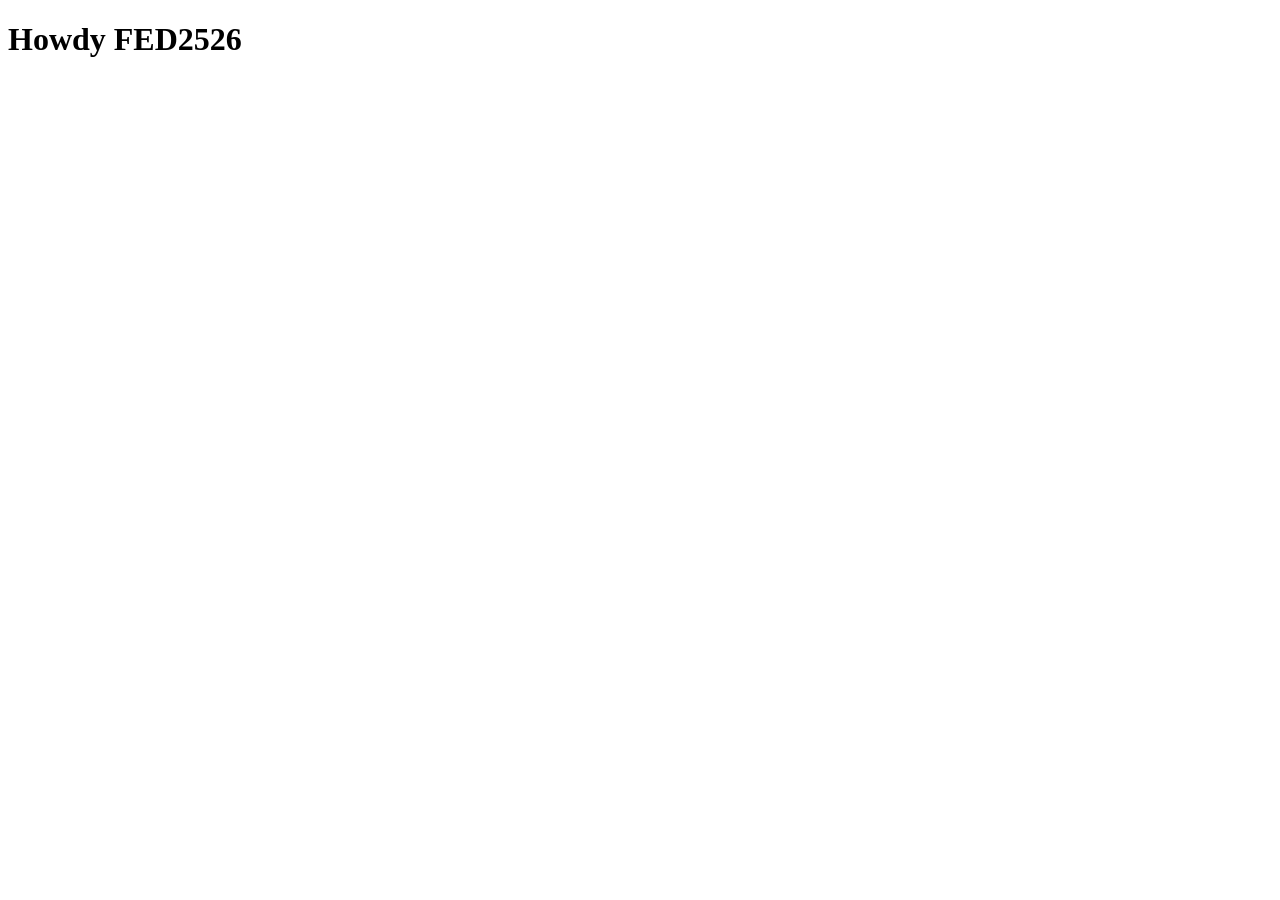
==== index.html @ e0fa8a7c "Add files via upload" ====
<!DOCTYPE html>
<html lang="nl">
	
<head>
	<meta charset="UTF-8">
	<meta name="author" content="jouw naam">
	<meta name="viewport" content="width=device-width, initial-scale=1">
	
	<title>Howdy FED2526</title>
	
	<link href="styles/style.css" rel="stylesheet">
	<link rel="icon" type="image/svg+xml" href="images/favicon.svg">
</head>

<body>
	<h1>Howdy FED2526</h1>

	<script defer src="scripts/script.js"></script>
</body>
	
</html>
---- styles/style.css ----
/**************/
/* CSS REMEDY */
/**************/
*, *::after, *::before {
  box-sizing:border-box;  
}






/*********************/
/* CUSTOM PROPERTIES */
/*********************/
:root {
	/* startje */
	--color-text:#111;
	--color-background:#eee;
}





/****************/
/* JOUW STYLING */
/****************/

/* jouw code */
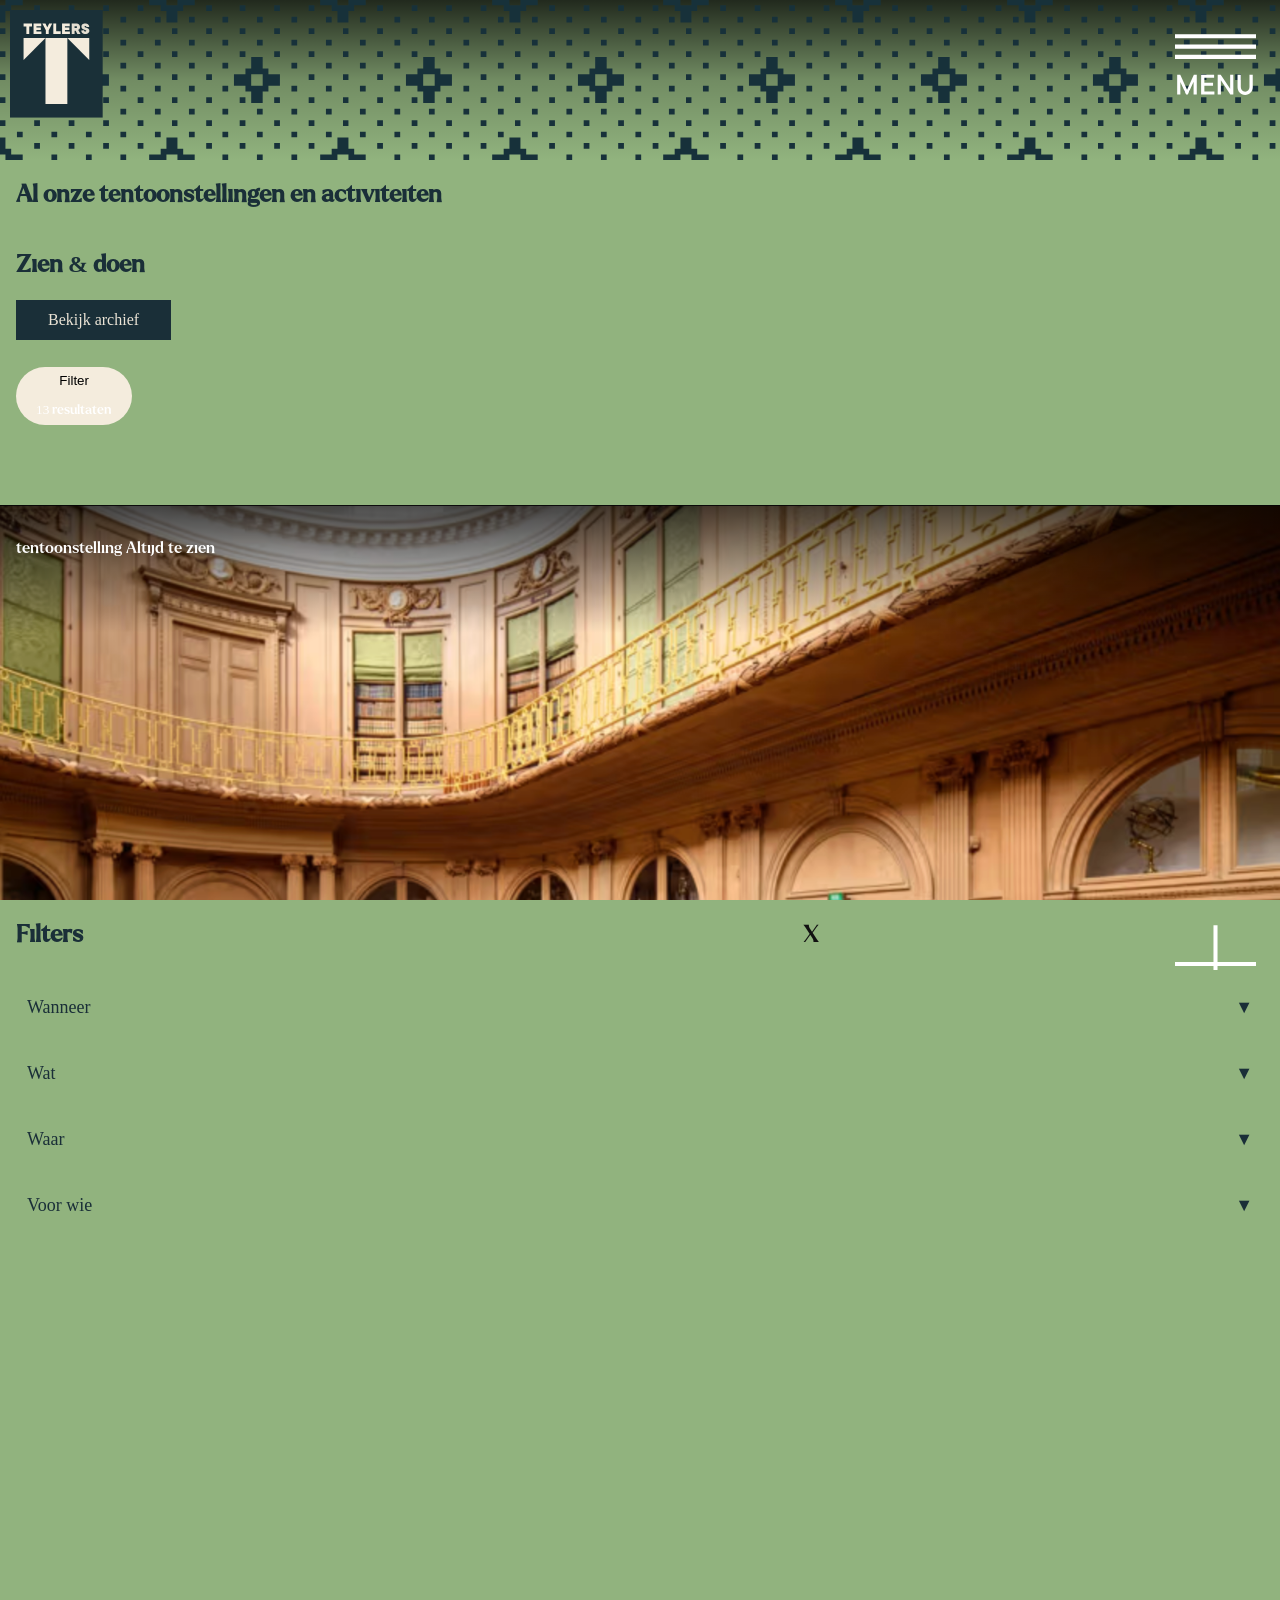
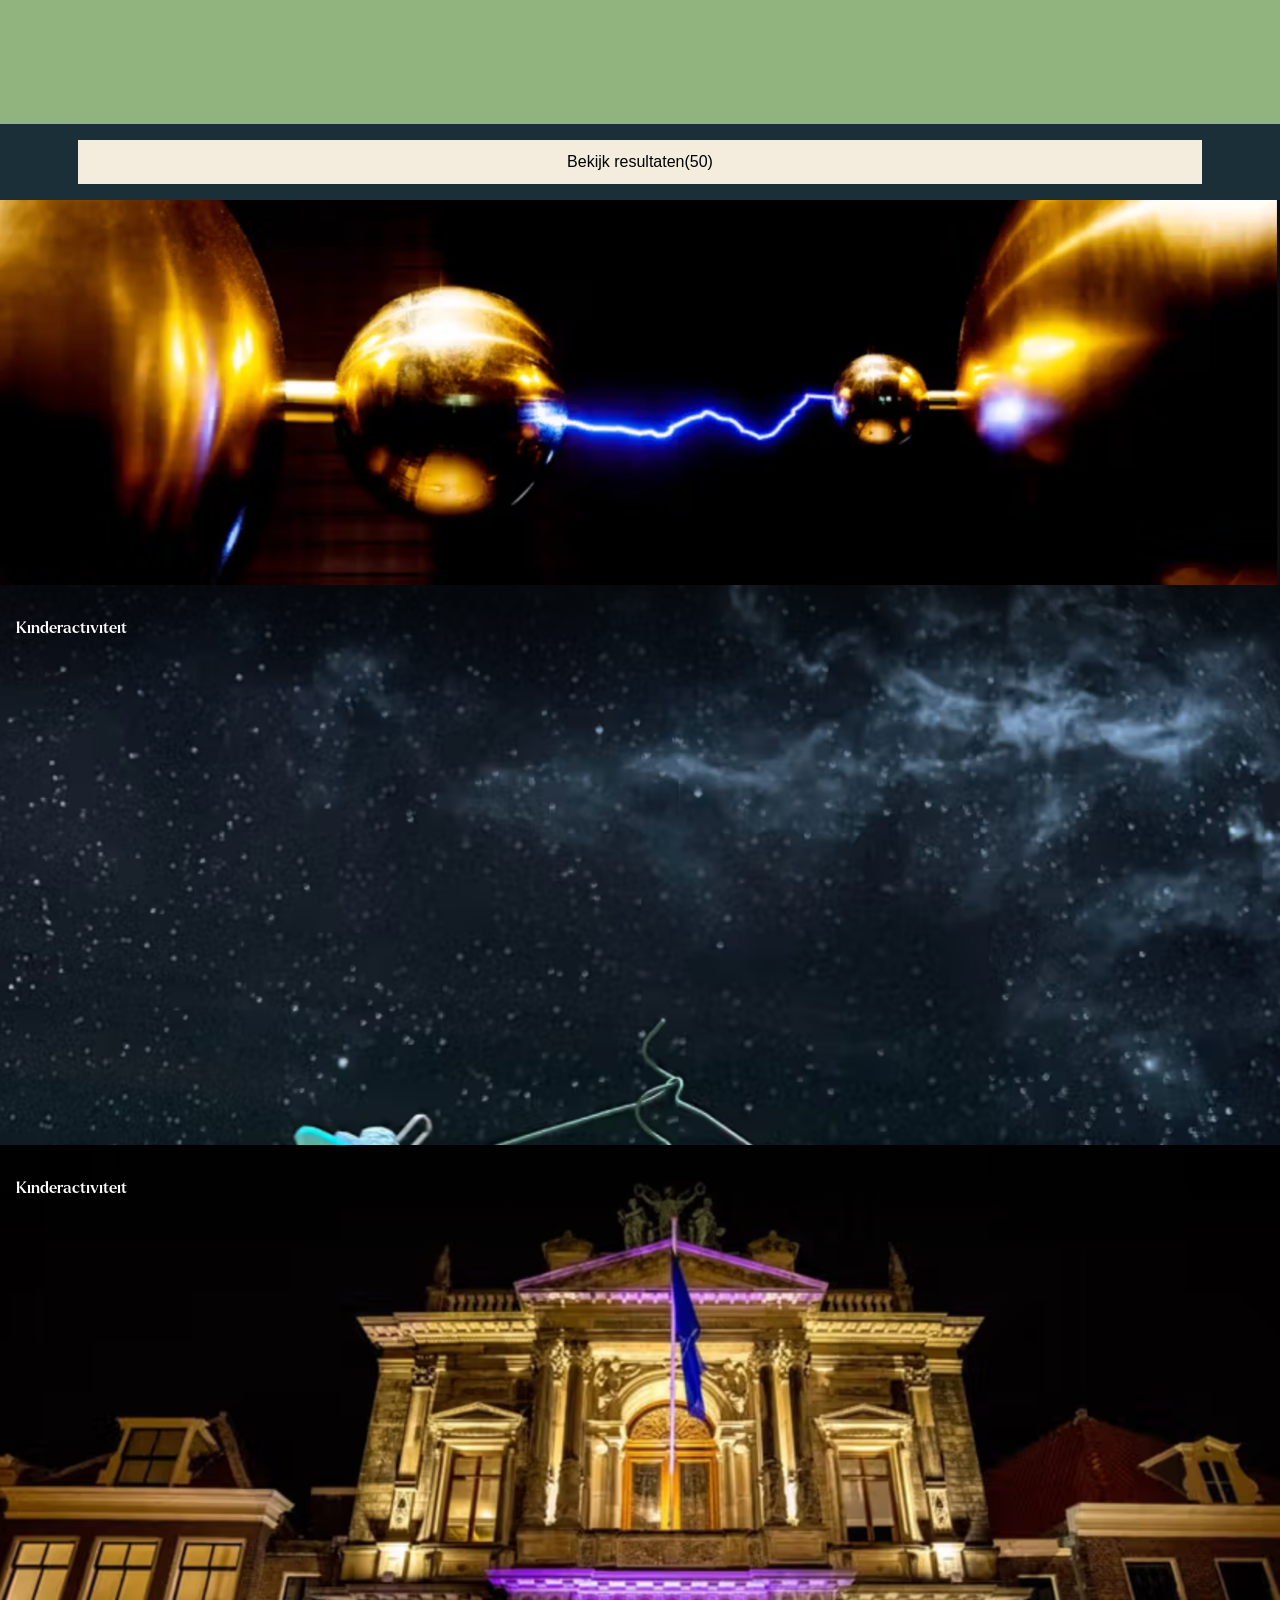
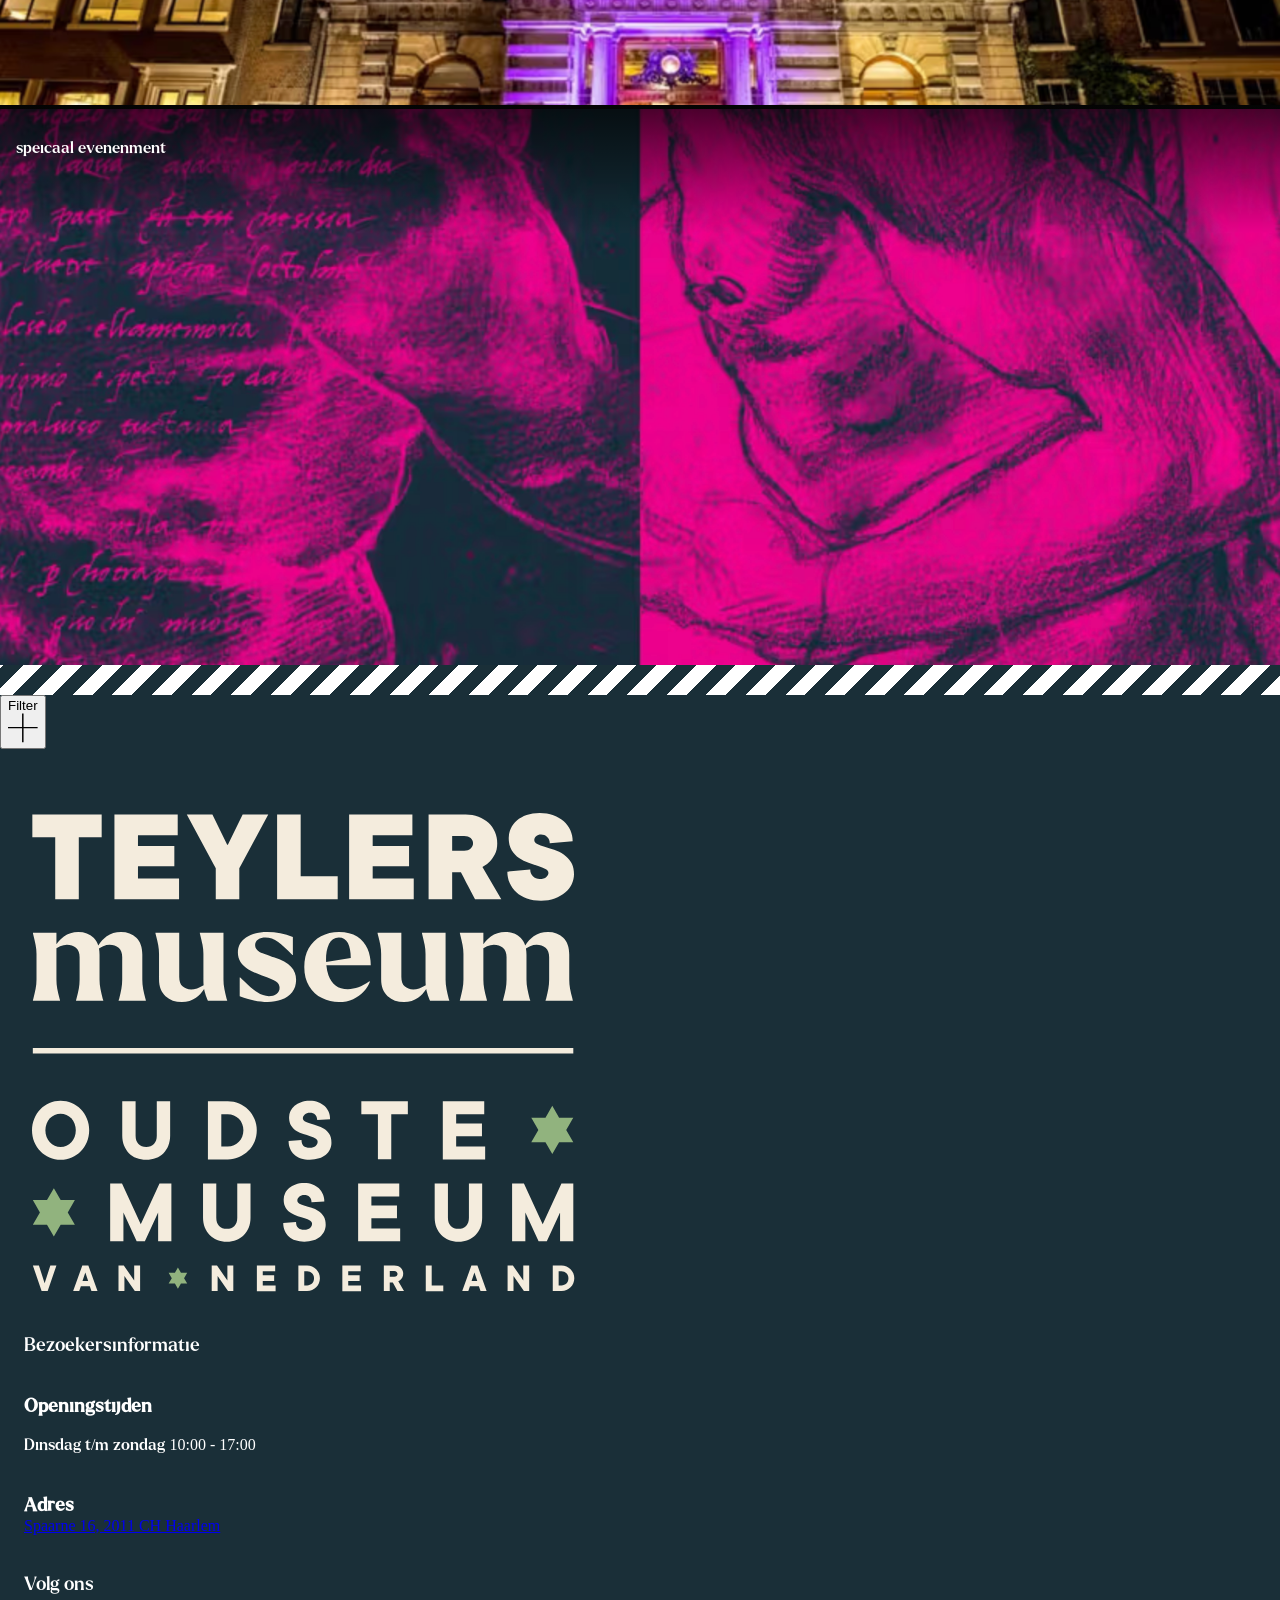
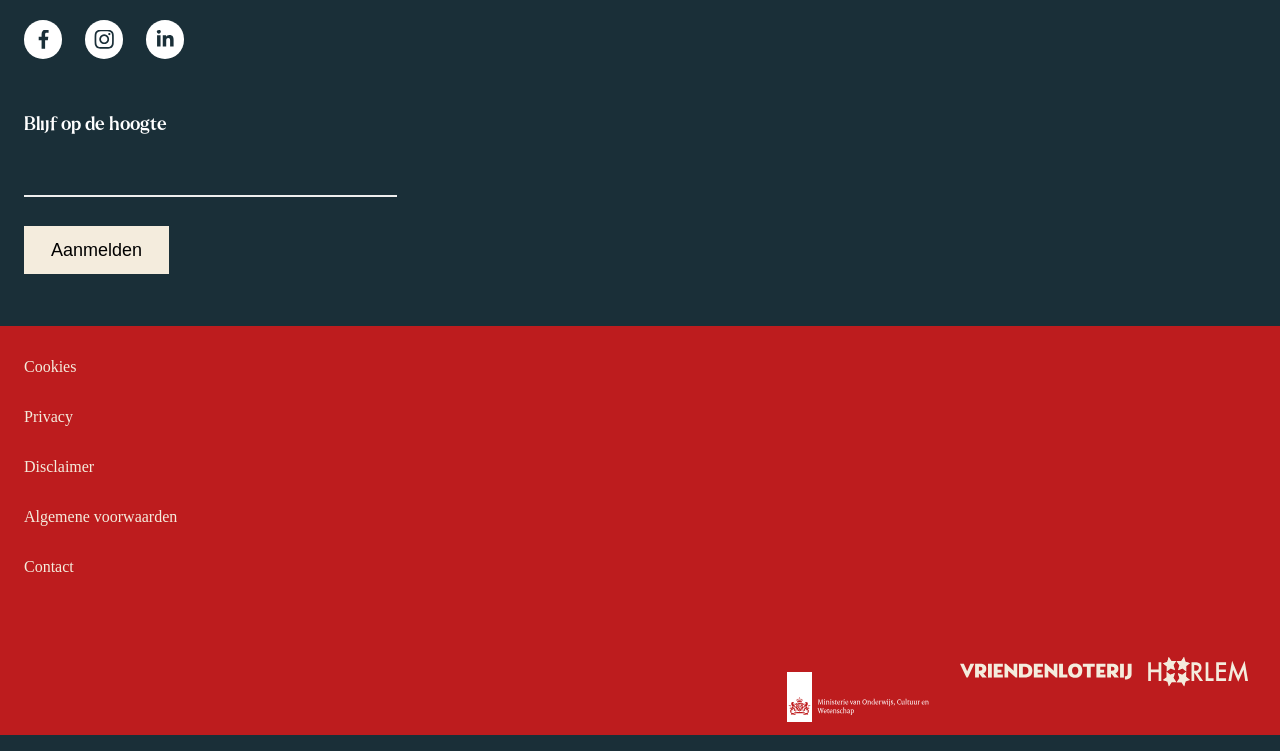
==== commit 315263cc: "Add files via upload" ====
--- a/index.html
+++ b/index.html
@@ -6,15 +6,203 @@
 	<meta name="author" content="jouw naam">
 	<meta name="viewport" content="width=device-width, initial-scale=1">
 	
-	<title>Howdy FED2526</title>
-	
+	<title>Tentoonstellingen en activiteiten</title>
+
 	<link href="styles/style.css" rel="stylesheet">
+	<link href="styles/style-zoek-en-ondtdek.css" rel="stylesheet">
 	<link rel="icon" type="image/svg+xml" href="images/favicon.svg">
 </head>
-
 <body>
-	<h1>Howdy FED2526</h1>
-
+	<header>
+		<div>
+			<section>
+				<img src="images/logo-tylers.svg" alt="Het logo van het Teylersmuseam Haarlem">
+				<svg xmlns="http://www.w3.org/2000/svg" fill="none" viewBox="0 0 32 32" class="aspect-square w-[var(--mp-icon-button--icon-size)] lg:w-[var(--mp-icon-button--icon-size--desktop)] scale-[var(--mp-icon-button--icon-scale--default)] group-hover:scale-[var(--mp-icon-button--icon-scale--hover)] group-disabled:scale-[var(--mp-icon-button--icon-scale--disabled)] transition-transform ease-out duration-short"><path fill="currentColor" d="M0 13.827v-1.638h32v1.638H0Zm0-4.095V8.095h32v1.637H0Zm0-4.094V4h32v1.638H0ZM4.764 25.967l2.682-5.963h1.158v7.861H7.346v-5.054l-2.282 5.054h-.69l-2.26-4.997v4.997H.858v-7.861h1.224l2.683 5.963ZM11.605 24.44v2.19h3.962v1.235h-5.253v-7.861h5.142v1.235h-3.851v2h3.428v1.2h-3.428ZM21.788 25.608v-5.604h1.257v7.861h-1.19l-3.73-5.604v5.604h-1.257v-7.861h1.19l3.73 5.604ZM27.709 28c-1.814 0-3.005-1.325-3.005-3.077v-4.92h1.29v4.92c0 1.078.646 1.83 1.715 1.83 1.068 0 1.714-.752 1.714-1.83v-4.92h1.291v4.92c0 1.752-1.191 3.077-3.005 3.077Z"></path></svg>
+			</section>
+		</div>
+		<article>
+			<h1>Zien & doen</h1>
+			<h2>Al onze tentoonstellingen en activiteiten</h2>
+			<a>Bekijk archief</a>
+			<button class="filterButton2">Filter
+			<p>13 resultaten</p>
+		</article>
+	</header>
+	<main>
+		<ul>
+			<li>
+				<article>
+					<h2>Het oudste museaum van Nederland</h2>
+					<h3>Altijd te zien</h3>
+					<p>tentoonstelling Altijd te zien</p>
+				</article>
+				<a href="https://teylersmuseum.nl/nl/zien-en-doen/het-oudste-museum-van-nederland"><img src="images/het-oudste-musesum-van-nederland.png" alt="foto van het Teylersmuseam"></a>
+			</li>
+			<li>
+				<article>
+					<h2>De mannen van Michelangelo</h2>
+					<h3>15.10.2025 - 25.01.2026</h3>
+					<p>tentoonstelling Altijd te zien</p>
+				</article>
+				<a href="https://teylersmuseum.nl/nl/zien-en-doen/de-mannen-van-michelangelo"><img src="images/mannen-van-michelangelo.png" alt="tekening van Michelangelo"></a>
+			</li>
+			<li>
+				<article>
+					<h2>De Loretz formule</h2>
+					<h3>Meedere data</h3>
+					<p>Theater Vanaf 10 jaar</p>
+				</article>
+				<a href="https://teylersmuseum.nl/nl/zien-en-doen/de-lorentz-formule"><img src="images/de-loretz-formule.png" alt="Een foto van een expiriment waarin een schok van elektriciteit te zien is"></a>
+			</li>
+			<li>
+				<article>
+					<h2>Kunst en vliegwerk: rondsuizen in de ruimte</h2>
+					<h3>Meerdere data</h3>
+					<p>Kinderactiviteit</p>
+				</article>
+				<a href="https://teylersmuseum.nl/nl/zien-en-doen/kunst-en-vliegwerk-rondsuizen-in-de-ruimte"><img src="images/kunst-en-vliegwerk.png" alt= "een foto van een kunstwerk waarin een astronaut en UFO te zien zijn"></a>
+			</li>
+			<li>
+				<article>
+					<h2>Museaumnacht Kids Haarlem</h2>
+					<h3>4.10.2025</h3>
+					<p>Kinderactiviteit</p>
+				</article>
+				<a href="https://teylersmuseum.nl/nl/zien-en-doen/museumnacht-kids-haarlem"><img src="images/museaumnacht-kids.png" alt= "een foto van een het Teylersmuseam in de avond"></a>
+			</li>
+			<li>
+				<article>
+					<h2>Michelangelo's special guests</h2>
+					<h3>Meerdere data</h3>
+					<p>speicaal evenenment</p>
+				</article>
+				<a href="https://teylersmuseum.nl/nl/zien-en-doen/michelangelo-s-special-guests"><img src="images/special-guests.png" alt= "een abstracte tekening van mensen gekleurd in roze en donkerblauw"></a>
+			</li>
+		</ul>
+		<div class="warning-tape"></div>
+		</article>
+			<button class="filterButton">Filter<svg xmlns="http://www.w3.org/2000/svg" fill="none" viewBox="0 0 32 32" class="transition-transform aspect-square w-[var(--mp-button--icon-size)] lg:w-[var(--mp-button--icon-size--desktop)] duration-short"><path fill="currentColor" d="M15.2 16.6v14.9h1.6V16.6H32V15H16.8V.5h-1.6V15H0v1.6h15.2Z"></path></svg></button>
+		<section>
+
+			<ul>
+				<form action="">
+					<div>
+		<h2>Filters <svg xmlns="http://www.w3.org/2000/svg" fill="none" viewBox="0 0 32 32" class="transition-transform aspect-square w-[var(--mp-button--icon-size)] lg:w-[var(--mp-button--icon-size--desktop)] duration-short"><path fill="currentColor" d="M15.2 16.6v14.9h1.6V16.6H32V15H16.8V.5h-1.6V15H0v1.6h15.2Z"></path></svg></h2>
+		<button type="button" aria-label="sluit filters">X</button>
+		<section>
+	</div>	
+	
+	<div>
+	
+
+		<details>
+			<summary>Wanneer</summary>
+			<label>
+				<input type="checkbox"> Maandag
+			</label>
+			<label>
+				<input type="checkbox"> Dinsdag
+			</label>
+			<label>
+				<input type="checkbox"> Woensdag
+			</label>
+			<label>
+				<input type="checkbox"> Donderdag
+			</label>
+			<label>
+				<input type="checkbox"> Vrijdag
+			</label>
+			<label>
+				<input type="checkbox"> Zaterdag
+			</label>
+			<label>
+				<input type="checkbox"> Zondag
+			</label>
+		</details>
+
+		<details>
+			<summary>Wat</summary>
+			<label>
+				<input type="checkbox"> Rondleiding
+			</label>
+			<label>
+				<input type="checkbox"> Kinderactiviteit
+			</label>
+			<label>
+				<input type="checkbox"> Theater
+			</label>
+			<label>
+				<input type="checkbox"> Speciaal evenenment
+			</label>
+			<label>
+				<input type="checkbox"> Tentoonstelling
+			</label>
+		</details>
+		
+		<details>
+			<summary>Waar</summary>
+			<label>
+				<input type="checkbox"> Teylersmuseam
+			</label>
+		</details>
+		
+		<details>
+			<summary>Voor wie</summary>
+			<label>
+				<input type="checkbox"> Famillie's
+			</label>
+			<label>
+				<input type="checkbox"> Volwassenen
+			</label>
+		</details>
+		
+	
+		
+		
+	</div>
+	
+	<div>
+		<button type="button">Bekijk resultaten(50)</button>
+	</div>	
+</form>
+			</ul>
+		</section>
+	</main>
+	<footer>
+		<img src="images/logo-footer.svg" alt="alternatief logo van het teylersmuseam">
+		<article>
+			<h3>Bezoekersinformatie</h2>
+			<h3>Openingstijden</h3>
+			<p>Dinsdag t/m zondag 10:00 - 17:00</p>
+			<h3>Adres</h3>
+			<a href="https://www.google.com/maps/dir//Spaarne+16,+2011+CH+Haarlem/@52.3803225,4.5579446,12z/data=!4m8!4m7!1m0!1m5!1m1!1s0x47c5ef691268e66d:0xfa51f5aae7c4d62d!2m2!1d4.6403448!2d52.3803511?entry=ttu">Spaarne 16, 2011 CH Haarlem</a>
+			<h3>Volg ons</h3>
+			<nav>
+				<svg xmlns="http://www.w3.org/2000/svg" fill="none" viewBox="0 0 32 32" class="aspect-square w-[var(--mp-icon-button--icon-size)] lg:w-[var(--mp-icon-button--icon-size--desktop)] scale-[var(--mp-icon-button--icon-scale--default)] group-hover:scale-[var(--mp-icon-button--icon-scale--hover)] group-disabled:scale-[var(--mp-icon-button--icon-scale--disabled)] transition-transform ease-out duration-short"><path fill="currentColor" d="M13.313 32V17.688H8.5V12h4.813V7.5c0-2.375.666-4.219 2-5.531C16.645.656 18.416 0 20.625 0c1.792 0 3.25.084 4.375.25v5.063h-3c-1.125 0-1.896.25-2.313.75-.333.416-.5 1.083-.5 2V12H24.5l-.75 5.688h-4.563V32h-5.875Z"></path></svg>
+				<svg xmlns="http://www.w3.org/2000/svg" fill="none" viewBox="0 0 32 32" class="aspect-square w-[var(--mp-icon-button--icon-size)] lg:w-[var(--mp-icon-button--icon-size--desktop)] scale-[var(--mp-icon-button--icon-scale--default)] group-hover:scale-[var(--mp-icon-button--icon-scale--hover)] group-disabled:scale-[var(--mp-icon-button--icon-scale--disabled)] transition-transform ease-out duration-short"><path fill="currentColor" d="M16 7.786c1.476 0 2.845.369 4.107 1.107a8.238 8.238 0 0 1 3 3A7.993 7.993 0 0 1 24.214 16a7.993 7.993 0 0 1-1.107 4.107 8.24 8.24 0 0 1-3 3A7.994 7.994 0 0 1 16 24.214a7.994 7.994 0 0 1-4.107-1.107 8.24 8.24 0 0 1-3-3A7.993 7.993 0 0 1 7.786 16c0-1.476.369-2.845 1.107-4.107a8.238 8.238 0 0 1 3-3A7.994 7.994 0 0 1 16 7.786Zm0 13.571c1.476 0 2.738-.524 3.786-1.571 1.047-1.048 1.571-2.31 1.571-3.786s-.524-2.738-1.571-3.786c-1.048-1.047-2.31-1.571-3.786-1.571s-2.738.524-3.786 1.571c-1.047 1.048-1.571 2.31-1.571 3.786s.524 2.738 1.571 3.786c1.048 1.047 2.31 1.571 3.786 1.571ZM26.5 7.428c-.048.524-.25.977-.607 1.358a1.74 1.74 0 0 1-1.322.571c-.524 0-.976-.19-1.357-.571a1.854 1.854 0 0 1-.571-1.358c0-.523.19-.976.571-1.357.381-.38.834-.571 1.357-.571.524 0 .976.19 1.357.571.381.381.572.834.572 1.357Zm5.428 1.93C31.976 10.69 32 12.904 32 16s-.036 5.321-.107 6.678c-.072 1.358-.274 2.536-.608 3.536a8.325 8.325 0 0 1-1.964 3.107 8.325 8.325 0 0 1-3.107 1.965c-1 .333-2.178.535-3.536.607-1.357.071-3.583.107-6.678.107-3.095 0-5.322-.036-6.679-.107-1.357-.072-2.535-.298-3.535-.679a7.614 7.614 0 0 1-3.107-1.893 8.324 8.324 0 0 1-1.965-3.107c-.333-1-.535-2.178-.607-3.536C.036 21.321 0 19.095 0 16c0-3.095.036-5.322.107-6.679.072-1.357.274-2.535.607-3.535A8.324 8.324 0 0 1 2.68 2.679 8.326 8.326 0 0 1 5.786.714C6.786.381 7.964.18 9.32.107 10.678.036 12.905 0 16 0s5.321.036 6.678.107c1.358.072 2.536.274 3.536.607a8.326 8.326 0 0 1 3.107 1.965 8.325 8.325 0 0 1 1.964 3.107c.334 1 .548 2.19.643 3.571ZM28.5 25.427c.285-.809.476-2.095.571-3.857.048-1.047.072-2.523.072-4.428v-2.286c0-1.952-.024-3.428-.072-4.428-.095-1.81-.286-3.096-.571-3.858-.572-1.476-1.595-2.5-3.072-3.071-.761-.286-2.047-.476-3.857-.571-1.047-.048-2.523-.072-4.428-.072h-2.286c-1.905 0-3.38.024-4.428.072-1.762.095-3.048.285-3.858.571-1.476.571-2.5 1.595-3.071 3.071-.286.762-.476 2.048-.571 3.857-.048 1.048-.072 2.524-.072 4.43v2.285c0 1.905.024 3.38.072 4.428.095 1.762.285 3.048.57 3.857.62 1.477 1.644 2.5 3.072 3.072.81.286 2.096.476 3.857.571 1.048.048 2.524.072 4.429.072h2.286c1.952 0 3.428-.024 4.428-.072 1.81-.095 3.096-.285 3.857-.571 1.477-.62 2.5-1.643 3.072-3.072Z"></path></svg>
+				<svg xmlns="http://www.w3.org/2000/svg" fill="none" viewBox="0 0 32 32" class="aspect-square w-[var(--mp-icon-button--icon-size)] lg:w-[var(--mp-icon-button--icon-size--desktop)] scale-[var(--mp-icon-button--icon-scale--default)] group-hover:scale-[var(--mp-icon-button--icon-scale--hover)] group-disabled:scale-[var(--mp-icon-button--icon-scale--disabled)] transition-transform ease-out duration-short"><path fill="currentColor" d="M8.25 28H2.437V9.313H8.25V28ZM5.375 6.75c-.917 0-1.708-.333-2.375-1S2 4.292 2 3.375 2.333 1.667 3 1s1.458-1 2.375-1S7.083.333 7.75 1s1 1.458 1 2.375-.333 1.708-1 2.375-1.458 1-2.375 1ZM30 28h-5.813v-9.125c0-1.5-.125-2.583-.375-3.25-.458-1.125-1.354-1.687-2.687-1.687-1.333 0-2.27.5-2.813 1.5-.416.75-.625 1.854-.625 3.312V28h-5.75V9.313H17.5v2.562h.063c.416-.833 1.083-1.52 2-2.062 1-.667 2.166-1 3.5-1 2.708 0 4.604.854 5.687 2.562.833 1.375 1.25 3.5 1.25 6.375V28Z"></path></svg>
+			</nav>
+			<ul>
+				<li><h3>Blijf op de hoogte</h3></li>
+				<li><input type="text"></li>
+				<li><button>Aanmelden</button></li>
+			</ul>
+		</article>
+		<section>
+		<nav>
+			<a>Cookies</a>
+			<a>Privacy</a>
+			<a>Disclaimer</a>
+			<a>Algemene voorwaarden</a>
+			<a>Contact</a>
+		</nav>
+		<ul>
+			<img src="images/haarlem.svg" alt="Ministerie van onderwijs logo">
+			<img src="images/vriendenloterij.svg" alt="vriendenloterij logo">
+			<img src="images/haarlem-twee.svg" alt="Gemeente Haarlem logo">
+		</ul>
+		</section>
+	</footer>
 	<script defer src="scripts/script.js"></script>
 </body>
 	
--- a/styles/style.css
+++ b/styles/style.css
@@ -5,23 +5,20 @@
   box-sizing:border-box;  
 }
 
-
-
-
-
-
 /*********************/
 /* CUSTOM PROPERTIES */
 /*********************/
+
 :root {
 	/* startje */
 	--color-text:#111;
-	--color-background:#eee;
-}
-
-
-
-
+	--color-background-header-ondtdek:#91B37E;
+	--color-background-footer-ondtdek:#1A2F38;
+	--color-teylers-wit: #F4ECDD;
+	--color-collectie-header: #37A9E2;
+	--color-collectie-filter: #FFCC01;
+    --color-collectie-blauw: #1A2F38
+}
 
 /****************/
 /* JOUW STYLING */
@@ -29,3 +26,285 @@
 
 /* jouw code */
 
+/*
+color-backgroud
+
+background-img blend. 
+background-img gradient
+*/
+
+body {
+	background-color: var(--color-background-footer-ondtdek);
+    margin: 0;
+}
+
+
+p{
+    color: white;
+}
+
+
+@font-face {
+  font-family: 'Larken';
+    src: url('../fonts/larkendemo-medium.otf') format('opentype');
+
+}
+
+
+:root {
+	padding: 0;
+	margin: 0;
+}
+
+header article {
+	padding-left: 1em;
+	display: grid;
+	grid-template-columns: auto;
+	grid-template-rows: auto;
+	padding-bottom: 5em;
+}
+
+header button {
+	padding: 0.5em;
+	padding-left: 1.5em;
+	padding-right: 1.5em;
+	background-color: var(--color-teylers-wit);
+	box-shadow: none;
+    border: none;
+}
+
+header a {
+    padding: 0.5em;
+	padding-left: 1.5em;
+	padding-right: 1.5em;
+	background-color: var(--color-teylers-wit);
+	box-shadow: none;
+}
+
+
+header img {
+    max-width: 12%;
+    max-height: 12%;
+    position: absolute;
+    left: 0.6rem;
+    top: 0.6rem;
+}
+
+header section svg {
+    max-width: 9%;
+    max-height: 9%;
+    position: absolute;
+    right: 1.5rem;
+    top: 1.5rem;
+    color: white;
+}
+
+h1, h2, h3, h4, h5 {
+    font-family: "Larken", sans-serif;
+}
+
+header h1{
+	grid-row: 5 / 2;
+}
+
+header h2{
+	grid-row: 2 / 1;
+}
+
+h3{
+	margin-top: 0em;
+	margin-bottom: 0em;
+}
+
+/*
+main div section  {
+
+	position:fixed;
+	left:0;
+	right:0;
+	top:0;
+	bottom:0;
+	
+	overflow-y:auto;
+	
+	translate:0 100%;
+	
+	transition:.5s;
+	
+	display:flex;
+	flex-direction:column;
+	
+} */
+
+
+footer{
+	background-color: var(--color-background-footer-ondtdek);
+	color:var(--color-teylers-wit)
+}
+
+footer img:nth-of-type(1){
+	max-width: 45%;
+	max-height: 45%;
+	padding-top: 4em;
+	padding-left: 2em;
+}
+	
+footer article{
+    padding-left: 1.5em;
+	background-color: var(--color-background-footer-ondtdek);
+    padding-right: 2em;
+}
+
+footer section{
+    background-color: #BD1C1E;
+    padding-left: 1.5em;
+}
+
+footer section a {
+    padding-top: 2em;
+}
+
+footer section nav {
+    background-color: #BD1C1E;
+    padding-bottom: 1em;
+    display: flex;
+    flex-direction: column;
+    justify-content: space-around;
+}
+
+footer article nav svg {
+    display: flex;
+    justify-content: space-between;
+}
+/* volgende code gemaakt samen met studentassistent*/
+footer article nav svg {
+    max-height: 2.4em;
+    aspect-ratio: 1; 
+    background-color: white;
+    color: var(--color-background-footer-ondtdek);
+    border-radius: 50%;
+    padding-bottom: 0.6em;
+    padding-top: 0.6em;
+}
+
+footer article input{
+    border-color:  1em ,var(--color-teylers-wit);
+    background-color: var(--color-background-footer-ondtdek);
+    transition: 1s ease-in;
+    color: var(--color-teylers-wit);
+}
+
+input[type=text]:focus {
+  min-width: 100%;
+  transition: 1s ease-in;
+}
+
+footer button {
+    margin-bottom: 2em;
+}
+
+footer section ul {
+    display: flex;
+    flex-wrap: wrap;
+    justify-content: end;
+    padding-right: 2em;
+}
+
+footer article nav {
+	width: 10em;
+	display: flex;
+	justify-content: space-between;
+	margin-top: 1.5em;
+}
+
+footer h3 {
+	font-weight: normal;
+}
+
+footer nav svg:hover {
+	scale: 1.5;
+	transition: .5s ease-in;
+}
+
+footer h3:nth-of-type(2) {
+	font-weight: bolder;
+}
+
+footer h3:nth-of-type(3) {
+	font-weight: bolder;
+}
+
+footer article h3 {
+	padding-top: 2em;
+}
+
+footer button {
+	padding: 0.75em;
+	padding-left: 1.5em;
+	padding-right: 1.5em;
+	background-color: var(--color-teylers-wit);
+	font-size: large;
+	border: none;
+}
+
+footer input::placeholder {
+  font-size: large;
+  opacity: 0.5;
+}
+
+footer input{
+    padding-top: 1em;
+    width: 28em
+}
+
+footer ul li input {
+    border-top: none;
+    border-left: none;
+    border-right: none;
+    margin-top: 1em;
+    margin-bottom: 1em;
+}
+
+article nav {
+    display: flex;
+}
+
+
+article ul {
+    display: flex;
+    flex-direction: column;
+}
+
+ul {
+    list-style: none;
+    padding: 0;
+}
+
+img {
+    max-width: 100%;
+    max-height: 100%;
+}
+
+button:hover{
+	background-color: transparent;
+	transition: .5s ease-in;
+}
+
+/* code over warning tape is gemaakt met gebruik van AI en met overzicht van een studentassistent */
+.warning-tape{
+  /* Instelbare variabelen */
+  --angle: -45deg;        /* hoek van de strepen */
+  --stripe: 14px;        /* breedte per kleur */
+  --yellow: #fff;     /* geel */
+  --black:  transparent;        /* zwart */
+
+  width: 100%;
+  height: 30px;
+
+  background:
+    repeating-linear-gradient(
+      var(--angle),
+      var(--yellow) 0 calc(var(--stripe)),
+      var(--black)  calc(var(--stripe)) calc(var(--stripe)*2)
+    );
+}
--- a/styles/style-zoek-en-ondtdek.css
+++ b/styles/style-zoek-en-ondtdek.css
@@ -0,0 +1,508 @@
+:root {
+	/* startje */
+	--color-text:#111;
+	--color-background-header-ondtdek:#91B37E;
+	--color-background-footer-ondtdek:#1A2F38;
+}
+
+body {
+    background-color: var(--color-background-footer-ondtdek);
+    margin: 0;
+}
+
+* {
+    box-sizing: border-box;
+}
+
+p{
+    color: white;
+}
+
+header nav {
+    height: 0vh;
+    width: 0vw;
+    background-color: wheat;
+    display: none;
+}  
+
+header{
+    background-color: var(--color-background-header-ondtdek);
+}
+
+header ul {
+    display: none;
+}
+
+header button {
+    border-radius: 9em;
+    min-width: 7em;
+    min-height: 3em;
+    grid-row: 6/7;
+    margin-top: 2em;
+}
+
+header section {
+    min-width: 100%;
+    padding-bottom: 10em;
+    background-image: url("../images//squared-flower.svg");
+    background-repeat: repeat;
+}
+
+header a {
+    color: #EAE3D5;
+    padding: 0.7em 2em
+}
+
+header img {
+    max-width: 12%;
+    max-height: 12%;
+    position: absolute;
+    left: 0.6rem;
+    top: 0.6rem;
+}
+
+header div {
+    	background-image:
+		linear-gradient(
+			rgba(0, 0, 0, 0.768),
+        	rgba(0, 0, 0, 0.219),
+			transparent
+		);
+}
+/*	background-image:
+		linear-gradient(
+			rgb(0 0 0 / .5), 
+			transparent 8em calc(100% - 8em),
+			rgb(0 0 0 / .5)
+		); */
+
+header a, header button {
+    justify-self: start;
+}
+
+header a:nth-of-type(1) {
+    background-color: var(--color-background-footer-ondtdek);
+}
+
+h1, h2, h3, h4, p{
+    font-family: "Larken";
+    color: white;
+}
+
+header h1, header h2 {
+    color: var(--color-background-footer-ondtdek);
+}
+
+/* dankjewel Sanne!*/
+main li {
+	background-color:pink;
+	
+	display:grid;
+
+	
+	
+	width:100%;
+	aspect-ratio:1/1;
+	
+	overflow:hidden;
+
+    height: 35em;
+}
+
+li article {
+	grid-column-start:1;
+	grid-row-start:1;
+	
+	z-index:1;
+	
+	color:white;
+	
+	padding:1em;
+	display:grid;
+    grid-template-rows: 5em auto auto auto auto auto;
+    grid-template-columns: auto;
+	
+	position:relative;
+}
+
+li article::before {
+	content:"";
+/* 	background-color:pink; */
+	
+	position:absolute;
+	top:0;
+	bottom:0;
+	left:0;
+	right:0;
+	
+	z-index:-1;
+	
+	background-image:
+		linear-gradient(
+			rgba(0, 0, 0, 0.7), 
+			transparent 8em calc(100% - 8em),  /* moeilijk */
+			rgb(0 0 0 / .7)
+		);
+}
+
+li a, li img {
+	grid-column-start:1;
+	grid-row-start:1;
+	
+	max-width:100%;
+	height:100%;
+	object-fit:cover;
+	
+	transition:.5s;
+}
+
+li:hover img {
+	scale:1.1;
+}
+
+/*----------------------------------*/
+
+main li h2 {
+    grid-row-start: 8;
+    margin: 0;
+    font-size: xx-large;
+}
+
+main li h3 {
+    grid-row-start: 7;
+    margin: 0;
+    font-size: large;
+}
+
+li a {
+    z-index: 0;
+}
+
+main div {
+    background-color: var(--color-background-header-ondtdek);
+}
+
+main div h2, main div p, main div label, main div summary {
+    color: var(--color-background-footer-ondtdek);
+    font: large;
+}
+
+footer section{
+    background-color: #BD1C1E;
+    padding-left: 1.5em;
+}
+
+footer section nav {
+    background-color: #BD1C1E;
+    padding-bottom: 1em;
+    display: flex;
+    flex-direction: column;
+    justify-content: space-around;
+}
+
+footer section a {
+    padding-top: 2em;
+}
+
+footer article{
+    background-color: var(--color-background-footer-ondtdek);
+    padding-right: 2em;
+}
+
+ul {
+    list-style: none;
+    padding: 0;
+}
+
+main ul {
+    display: flex;
+    flex-direction: column;
+    margin: 0;
+    gap: 0;
+}
+
+
+img {
+    max-width: 100%;
+    max-height: 100%;
+}
+
+h2:nth-of-type(1){
+    font-family: larken;
+}
+
+main a {
+    background-color: var(--color-background-footer-ondtdek);
+}
+
+
+a :hover {
+    background-color: white;
+}
+
+
+ul {
+    display: flex;
+    gap: 1em;
+
+}
+
+footer article{
+    padding-left: 1.5em;
+}
+
+footer article nav svg {
+    display: flex;
+    justify-content: space-between;
+}
+/* volgende code gemaakt samen met studentassistent*/
+footer article nav svg {
+    max-height: 2.4em;
+    aspect-ratio: 1; 
+    background-color: white;
+    color: var(--color-background-footer-ondtdek);
+    border-radius: 50%;
+    padding-bottom: 0.6em;
+    padding-top: 0.6em;
+}
+
+footer article input{
+    border-bottom:  2px,#BD1C1E;
+    background-color: var(--color-background-footer-ondtdek);
+    transition: 0.4s ease-in-out;
+    color: white;
+}
+
+input[type=text]:focus {
+  width: 100%;
+}
+
+
+footer section ul {
+    display: flex;
+    flex-wrap: wrap;
+    justify-content: end;
+    padding-right: 2em;
+}
+
+footer article ul {
+    padding-right: 2em;
+}
+
+article ul {
+    display: flex;
+    flex-direction: column;
+    list-style-type: none;
+}
+
+p {
+    margin-bottom: 0em;
+}
+
+footer button {
+    margin-bottom: 2em;
+}
+
+article nav a {
+    background-color: transparent;
+    list-style-type: none;
+}
+
+
+article nav {
+    display: flex;
+    list-style-type: none;
+}
+
+section svg {
+    max-width: 9%;
+    max-height: 9%;
+    position: absolute;
+    right: 1.5rem;
+    top: 1.5rem;
+    color: white;
+}
+
+/* code over warning tape is gemaakt met gebruik van AI en met overzicht van een studentassistent */
+.warning-tape{
+  /* Instelbare variabelen */
+  --angle: -45deg;        /* hoek van de strepen */
+  --stripe: 14px;        /* breedte per kleur */
+  --yellow: #fff;     /* geel */
+  --black:  transparent;        /* zwart */
+
+  width: 100%;
+  height: 30px;
+
+  background:
+    repeating-linear-gradient(
+      var(--angle),
+      var(--yellow) 0 calc(var(--stripe)),
+      var(--black)  calc(var(--stripe)) calc(var(--stripe)*2)
+    );
+}
+
+
+/* menu van de filter */
+
+form {
+	background-color:var(--color-teylers-wit);
+	
+	max-height:100vh;
+	
+	position:fixed;
+	left:0;
+	right:0;
+	top:0;
+	bottom:0;
+	
+	overflow-y:auto;
+	
+	translate:0 100%;
+	
+	transition:.5s;
+	
+	
+	display:flex;
+	flex-direction:column;
+
+    z-index: 3;
+	
+/* 	display:grid; */
+/* 	grid-template-columns:1fr max-content; */
+	
+}
+
+
+main search input:nth-of-type(1)::placeholder {
+  font-size: x-large;
+  opacity: 0.5;
+      z-index: 3;
+}
+
+main search input:nth-of-type(1){
+    padding-top: 1em;
+    width: 28em;
+    border-top: none;
+    border-left: none;
+    border-right: none;
+    margin-top: 1em;
+    margin-bottom: 1em;
+        z-index: 3;
+}
+
+search {
+    display: flex;
+    justify-content: space-between;
+        z-index: 3;
+}
+
+label {
+    padding-top: 1em;
+        z-index: 3;
+}
+
+input {
+    background-color: var(--color-teylers-wit);
+        z-index: 3;
+}
+
+
+form search,
+form > label,
+form details {
+	grid-column:span 2;
+        z-index: 3;
+}
+
+
+form.is-open {
+	translate:0 0;
+        z-index: 3;
+}
+
+details label {
+	display:block;
+        z-index: 3;
+}
+
+summary {
+	list-style:none;
+	
+	padding:.5em;
+	
+	display:flex;
+	justify-content:space-between;
+
+    padding-bottom: 2em;
+        z-index: 3;
+}
+
+summary::after {
+	content:"▼";
+	transition:.5s;
+        z-index: 3;
+}
+
+details[open] summary::after  {
+	rotate:180deg;
+        z-index: 3;
+}
+
+
+form div {
+	padding:1em;
+        z-index: 3;
+}
+
+
+main section form div:nth-of-type(1) {
+ 	background-color:var(--color-background-header-ondtdek);
+	display:flex;
+	justify-content:space-between;
+	align-items:center;
+    padding-bottom: 0em;
+    padding-top: 0em;
+    padding-right: 0em;
+    z-index: 3;
+}
+
+main section form div:nth-of-type(1) button {
+    justify-content: flex-end;
+    border: none;
+    background-color: var(--color-background-header-ondtdek);
+    font-size: x-large;
+    padding-left: 11em;
+    font-family: "larken";
+    color: var(--color-text);
+        z-index: 3;
+}
+main section form div:nth-of-type(2) {
+/* 	background-color:green; */
+	flex-grow:1;
+	
+	overflow:auto;
+        z-index: 3;
+    font-size: large;
+}
+
+main section form div:nth-of-type(3) {
+	background-color:var(--color-background-footer-ondtdek);
+	display:flex;
+	align-items:center;
+    justify-content: center;
+	    z-index: 3;
+}
+
+main section form div:nth-of-type(3) button {
+    left: 0;
+    right: 0;
+    width: 90%;
+    font-size: medium;
+    padding-bottom: 0.8em;
+    padding-top: 0.8em;
+    align-self: center;
+    background-color: var(--color-teylers-wit);
+    border: none;
+        z-index: 3;
+}
